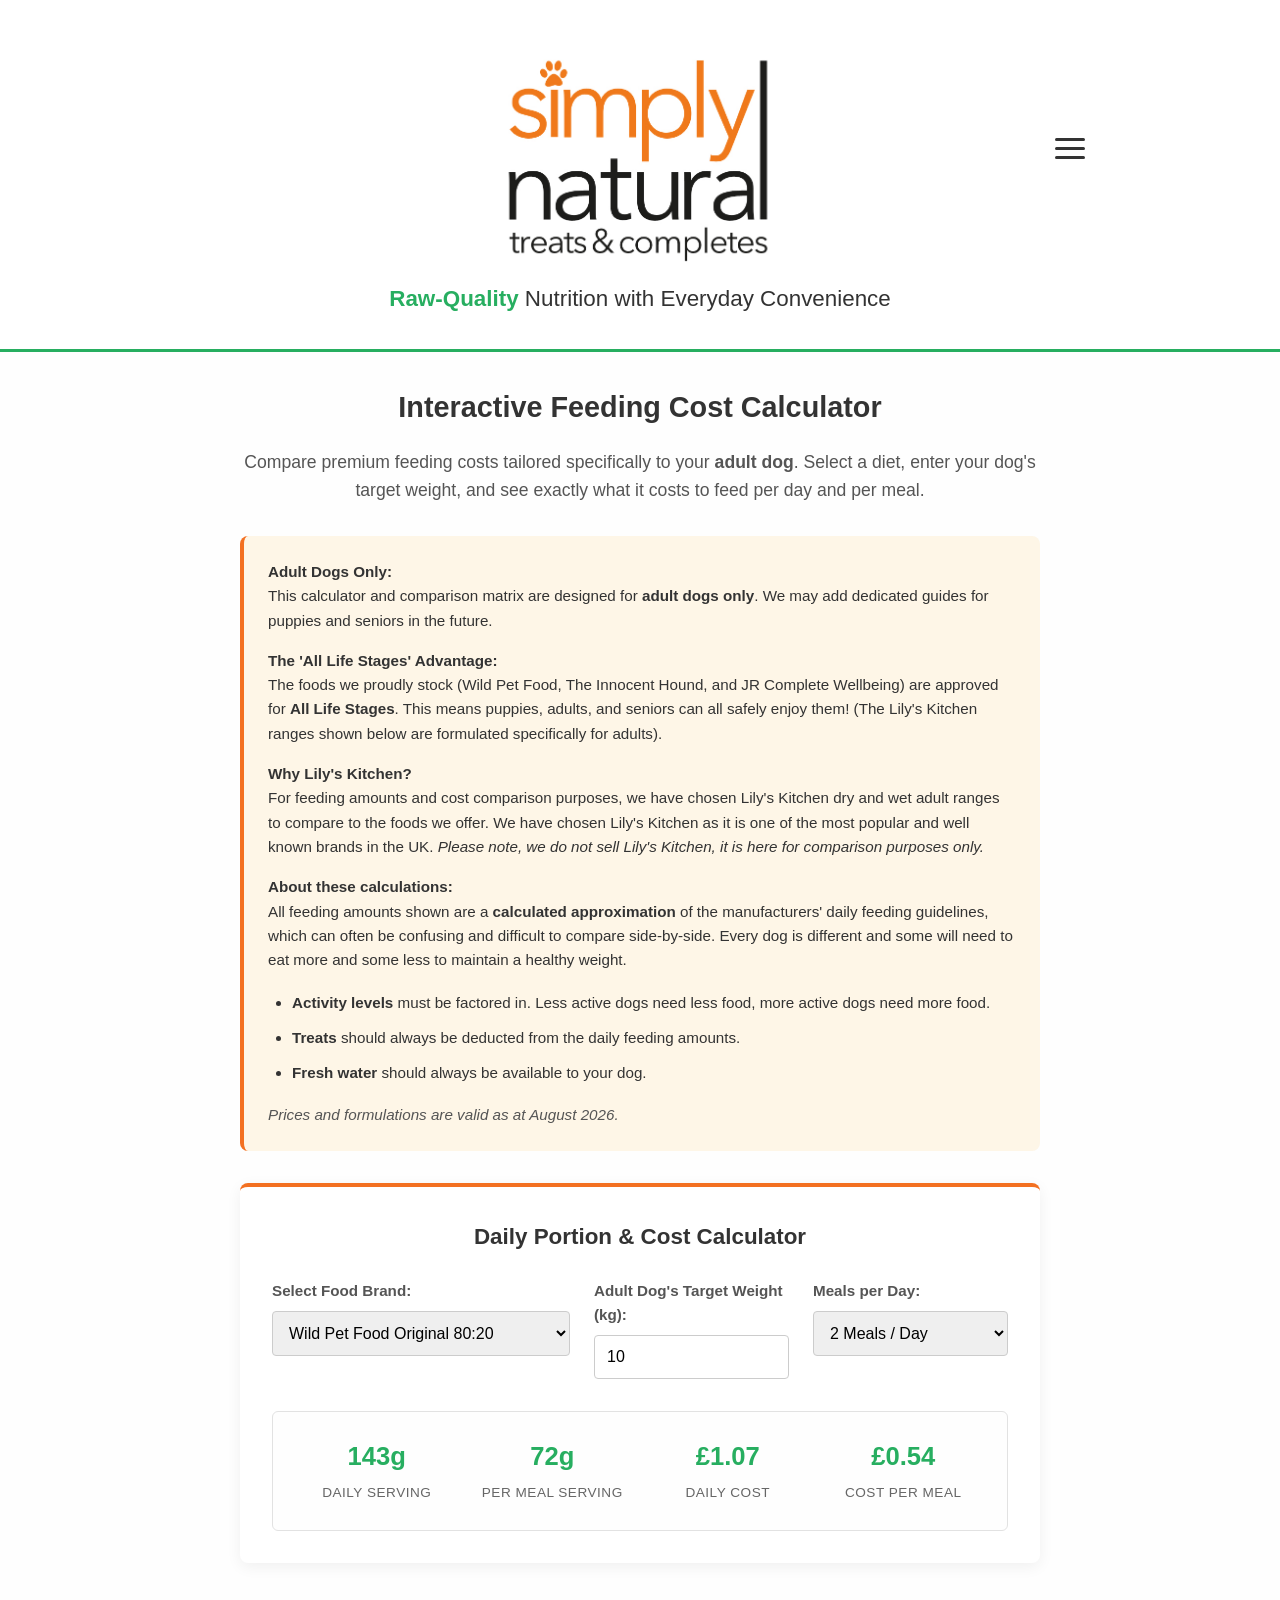
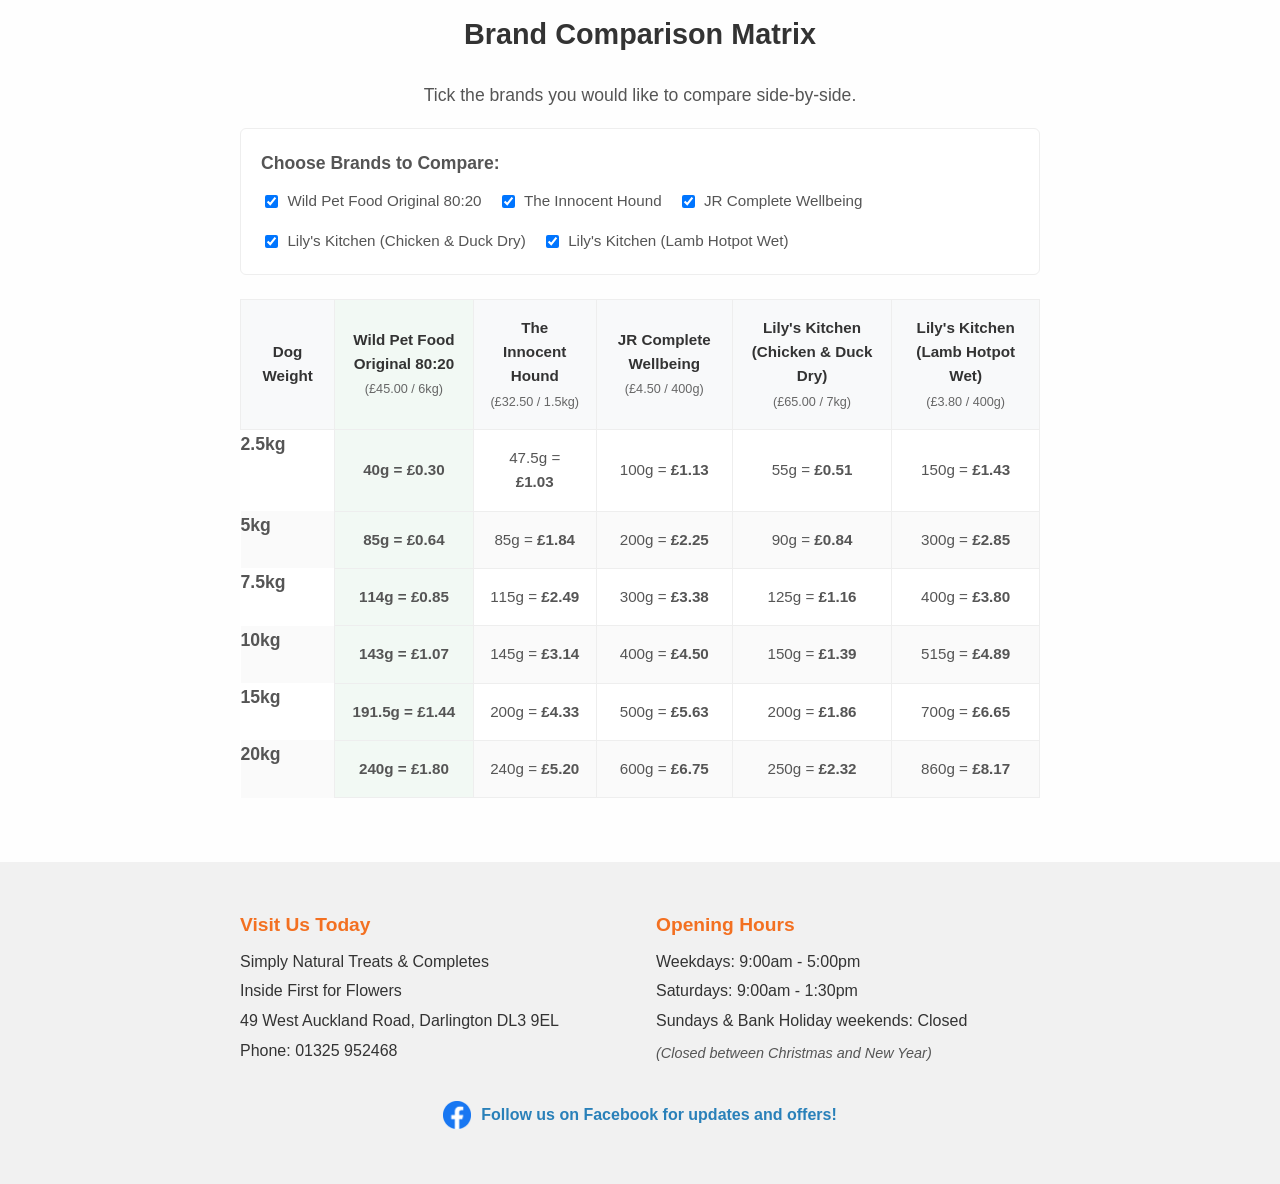
==== compare.html @ 9c0c5fd7 "Wild updated compare.html" ====
<!DOCTYPE html>
<html lang="en">
<head>
    <meta charset="UTF-8">
    <meta name="viewport" content="width=device-width, initial-scale=1.0">
    <title>Dog Food Cost & Portion Calculator | Simply Natural Treats & Completes</title>
    <link rel="stylesheet" href="styles.css">
    <style>
        .calc-box {
            background-color: var(--card-bg);
            padding: 2rem;
            border-radius: 8px;
            box-shadow: 0 4px 15px rgba(0,0,0,0.06);
            margin-bottom: 3rem;
            border-top: 4px solid var(--orange);
        }
        .calc-grid {
            display: grid;
            grid-template-columns: 1fr;
            gap: 1.5rem;
            margin-bottom: 2rem;
        }
        @media (min-width: 768px) {
            .calc-grid { grid-template-columns: repeat(3, 1fr); }
        }
        .form-group {
            display: flex;
            flex-direction: column;
            gap: 0.5rem;
            text-align: left;
        }
        .form-group label {
            font-weight: bold;
            font-size: 0.95rem;
        }
        .form-group input, .form-group select {
            padding: 0.75rem;
            border: 1px solid #ccc;
            border-radius: 4px;
            font-size: 1rem;
            font-family: inherit;
        }
        .results-card {
            background-color: var(--bg-light);
            padding: 1.5rem;
            border-radius: 6px;
            border: 1px solid #e2e2e2;
            display: grid;
            grid-template-columns: repeat(auto-fit, minmax(140px, 1fr));
            gap: 1rem;
            text-align: center;
        }
        .stat-value {
            font-size: 1.6rem;
            font-weight: bold;
            color: var(--green);
            display: block;
        }
        .stat-label {
            font-size: 0.85rem;
            color: #666;
            text-transform: uppercase;
            letter-spacing: 0.5px;
        }
        .filter-section {
            background: #fff;
            padding: 1.25rem;
            border-radius: 6px;
            margin-bottom: 1.5rem;
            border: 1px solid #eee;
            text-align: left;
        }
        .filter-checkboxes {
            display: flex;
            flex-wrap: wrap;
            gap: 1rem;
            margin-top: 0.75rem;
        }
        .filter-checkboxes label {
            display: flex;
            align-items: center;
            gap: 0.4rem;
            font-size: 0.95rem;
            cursor: pointer;
        }
        .table-wrapper {
            overflow-x: auto;
            margin-top: 1rem;
        }
        table.comparison-table {
            width: 100%;
            border-collapse: collapse;
            background: white;
            box-shadow: 0 2px 8px rgba(0,0,0,0.04);
        }
        table.comparison-table th, table.comparison-table td {
            padding: 1rem;
            border: 1px solid #eee;
            text-align: center;
            font-size: 0.95rem;
        }
        table.comparison-table th {
            background-color: #f8f9fa;
            font-weight: bold;
            color: var(--charcoal);
        }
        table.comparison-table tr:nth-child(even) {
            background-color: #fafafa;
        }
        .highlight-col {
            background-color: #f2f9f4 !important;
            font-weight: bold;
        }
        
        /* Disclaimer Box Styling */
        .disclaimer-box {
            background-color: #fef6e7; 
            padding: 1.5rem; 
            border-radius: 8px; 
            margin-bottom: 2rem; 
            border-left: 4px solid var(--orange); 
            font-size: 0.95rem;
            color: var(--charcoal);
            text-align: left;
        }
        .disclaimer-box p {
            margin-top: 0;
            margin-bottom: 1rem;
        }
        .disclaimer-box ul {
            margin-top: 0;
            margin-bottom: 1rem;
            padding-left: 1.5rem;
        }
        .disclaimer-box li {
            margin-bottom: 0.5rem;
        }
    </style>
</head>
<body>

<header>
    <div class="header-container">
        <div class="header-spacer"></div>
        <a href="index.html">
            <img src="SimplyNaturalLogo.png" alt="Simply Natural Treats & Completes Logo" class="header-logo">
        </a>
        <nav class="main-nav">
            <input type="checkbox" id="menu-toggle" class="menu-toggle">
            <label for="menu-toggle" class="menu-button">
                <span></span>
                <span></span>
                <span></span>
            </label>
            <ul class="menu-links">
                <li><a href="index.html">Home</a></li>
                <li><a href="index.html#about">About Us</a></li>
                <li><a href="index.html#products">Our Products</a></li>
                <li><a href="compare.html">Cost Calculator</a></li>
                <li><a href="visit.html">Visit Us & Contact</a></li>
            </ul>
        </nav>
    </div>
    <p class="slogan"><span class="highlight">Raw-Quality</span> Nutrition with Everyday Convenience</p>
</header>

<div class="container">
    <div class="manifesto-section">
        <h2 style="margin-bottom: 1rem;">Interactive Feeding Cost Calculator</h2>
        <p style="text-align: center; margin-bottom: 2rem;">Compare premium feeding costs tailored specifically to your <strong>adult dog</strong>. Select a diet, enter your dog's target weight, and see exactly what it costs to feed per day and per meal.</p>
        
        <!-- --- DISCLAIMER & CONTEXT BOX --- -->
        <div class="disclaimer-box">
            <p><strong>Adult Dogs Only:</strong><br>
            This calculator and comparison matrix are designed for <strong>adult dogs only</strong>. We may add dedicated guides for puppies and seniors in the future.</p>

            <p><strong>The 'All Life Stages' Advantage:</strong><br>
            The foods we proudly stock (Wild Pet Food, The Innocent Hound, and JR Complete Wellbeing) are approved for <strong>All Life Stages</strong>. This means puppies, adults, and seniors can all safely enjoy them! (The Lily's Kitchen ranges shown below are formulated specifically for adults).</p>

            <p><strong>Why Lily's Kitchen?</strong><br>
            For feeding amounts and cost comparison purposes, we have chosen Lily's Kitchen dry and wet adult ranges to compare to the foods we offer. We have chosen Lily's Kitchen as it is one of the most popular and well known brands in the UK. <em>Please note, we do not sell Lily's Kitchen, it is here for comparison purposes only.</em></p>
            
            <p><strong>About these calculations:</strong><br>
            All feeding amounts shown are a <strong>calculated approximation</strong> of the manufacturers' daily feeding guidelines, which can often be confusing and difficult to compare side-by-side. Every dog is different and some will need to eat more and some less to maintain a healthy weight.</p>
            
            <ul>
                <li><strong>Activity levels</strong> must be factored in. Less active dogs need less food, more active dogs need more food.</li>
                <li><strong>Treats</strong> should always be deducted from the daily feeding amounts.</li>
                <li><strong>Fresh water</strong> should always be available to your dog.</li>
            </ul>
            
            <p style="margin-bottom: 0; font-style: italic; color: #555;">Prices and formulations are valid as at <span id="price-date-display"></span>.</p>
        </div>

        <!-- --- 1. PERSONALISED CALCULATOR --- -->
        <div class="calc-box">
            <h3 style="margin-top:0; margin-bottom: 1.5rem; text-align:center;">Daily Portion & Cost Calculator</h3>
            <div class="calc-grid">
                <div class="form-group">
                    <label for="calc-brand">Select Food Brand:</label>
                    <select id="calc-brand" onchange="calculatePortion()"></select>
                </div>
                <div class="form-group">
                    <label for="calc-weight">Adult Dog's Target Weight (kg):</label>
                    <input type="number" id="calc-weight" value="10" min="1" max="50" step="0.5" oninput="calculatePortion()">
                </div>
                <div class="form-group">
                    <label for="calc-meals">Meals per Day:</label>
                    <select id="calc-meals" onchange="calculatePortion()">
                        <option value="1">1 Meal / Day</option>
                        <option value="2" selected>2 Meals / Day</option>
                        <option value="3">3 Meals / Day</option>
                    </select>
                </div>
            </div>

            <div class="results-card">
                <div>
                    <span class="stat-value" id="res-daily-grams">0g</span>
                    <span class="stat-label">Daily Serving</span>
                </div>
                <div>
                    <span class="stat-value" id="res-meal-grams">0g</span>
                    <span class="stat-label">Per Meal Serving</span>
                </div>
                <div>
                    <span class="stat-value" id="res-daily-cost">£0.00</span>
                    <span class="stat-label">Daily Cost</span>
                </div>
                <div>
                    <span class="stat-value" id="res-meal-cost">£0.00</span>
                    <span class="stat-label">Cost Per Meal</span>
                </div>
            </div>
        </div>

        <!-- --- 2. SIDE-BY-SIDE COMPARISON TABLE --- -->
        <h2>Brand Comparison Matrix</h2>
        <p style="text-align: center;">Tick the brands you would like to compare side-by-side.</p>

        <div class="filter-section">
            <strong>Choose Brands to Compare:</strong>
            <div class="filter-checkboxes" id="brand-filters"></div>
        </div>

        <div class="table-wrapper">
            <table class="comparison-table" id="comparison-table">
                <thead>
                    <tr id="table-head"></tr>
                </thead>
                <tbody id="table-body"></tbody>
            </table>
        </div>
    </div>
</div>

<footer>
    <div class="footer-columns">
        <div class="footer-section">
            <strong>Visit Us Today</strong>
            <p>Simply Natural Treats & Completes</p>
            <p>Inside First for Flowers</p>
            <p>49 West Auckland Road, Darlington DL3 9EL</p>
            <p>Phone: 01325 952468</p>
        </div>
        <div class="footer-section">
            <strong>Opening Hours</strong>
            <p>Weekdays: 9:00am - 5:00pm</p>
            <p>Saturdays: 9:00am - 1:30pm</p>
            <p>Sundays & Bank Holiday weekends: Closed</p>
            <p class="holiday-notice">(Closed between Christmas and New Year)</p>
        </div>
    </div>
    <div class="fb-link-container">
        <a href="https://www.facebook.com/simplynaturaltreats" class="fb-link">
            <img src="Facebook-logo-blue-large-size-PNG.png" alt="Facebook Logo" class="fb-logo">
            Follow us on Facebook for updates and offers!
        </a>
    </div>
</footer>

<script>
// =================================================================
// MASTER DATA CONFIGURATION
// Update prices, bag sizes, or feeding rates here centrally!
// =================================================================

// Change this date when you update the prices below
const pricingDate = "August 2026";

const brandData = [
    {
        id: "wild",
        name: "Wild Pet Food Original 80:20",
        price: 45.00,
        packageGrams: 6000,
        isOurBrand: true,
        // Weight (kg) : Daily Grams
        rates: { 2.5: 40, 5: 85, 7.5: 114, 10: 143, 15: 191.5, 20: 240 }
    },
    {
        id: "innocent",
        name: "The Innocent Hound",
        price: 32.50,
        packageGrams: 1500,
        isOurBrand: false,
        rates: { 2.5: 47.5, 5: 85, 7.5: 115, 10: 145, 15: 200, 20: 240 }
    },
    {
        id: "jr",
        name: "JR Complete Wellbeing",
        price: 4.50,
        packageGrams: 400,
        isOurBrand: false,
        rates: { 2.5: 100, 5: 200, 7.5: 300, 10: 400, 15: 500, 20: 600 }
    },
    {
        id: "lilysDry",
        name: "Lily's Kitchen (Chicken & Duck Dry)",
        price: 65.00,
        packageGrams: 7000,
        isOurBrand: false,
        rates: { 2.5: 55, 5: 90, 7.5: 125, 10: 150, 15: 200, 20: 250 }
    },
    {
        id: "lilysWet",
        name: "Lily's Kitchen (Lamb Hotpot Wet)",
        price: 3.80,
        packageGrams: 400,
        isOurBrand: false,
        rates: { 2.5: 150, 5: 300, 7.5: 400, 10: 515, 15: 700, 20: 860 }
    }
];

const weightBrackets = [2.5, 5, 7.5, 10, 15, 20];
let activeBrands = brandData.map(b => b.id);

// --- INITIALISATION ---
function initPage() {
    // Inject the date variable into the HTML disclaimer
    document.getElementById("price-date-display").textContent = pricingDate;
    
    populateBrandDropdown();
    buildFilterCheckboxes();
    renderTable();
    calculatePortion();
}

// --- BUILD FILTER CHECKBOXES ---
function buildFilterCheckboxes() {
    const container = document.getElementById("brand-filters");
    container.innerHTML = "";
    brandData.forEach(brand => {
        const label = document.createElement("label");
        label.innerHTML = `
            <input type="checkbox" value="${brand.id}" checked onchange="toggleBrand(this)">
            ${brand.name}
        `;
        container.appendChild(label);
    });
}

function populateBrandDropdown() {
    const select = document.getElementById("calc-brand");
    select.innerHTML = "";
    brandData.forEach(brand => {
        const option = document.createElement("option");
        option.value = brand.id;
        option.textContent = brand.name;
        select.appendChild(option);
    });
}

function toggleBrand(checkbox) {
    if (checkbox.checked) {
        if (!activeBrands.includes(checkbox.value)) activeBrands.push(checkbox.value);
    } else {
        activeBrands = activeBrands.filter(id => id !== checkbox.value);
    }
    renderTable();
}

// --- RENDER DYNAMIC TABLE ---
function renderTable() {
    const headRow = document.getElementById("table-head");
    const body = document.getElementById("table-body");
    
    headRow.innerHTML = "<th>Dog Weight</th>";
    body.innerHTML = "";

    const selectedBrands = brandData.filter(b => activeBrands.includes(b.id));

    selectedBrands.forEach(brand => {
        const th = document.createElement("th");
        if (brand.isOurBrand) th.classList.add("highlight-col");
        th.innerHTML = `${brand.name}<br><small style="font-weight:normal; color:#666;">(£${brand.price.toFixed(2)} / ${brand.packageGrams >= 1000 ? (brand.packageGrams/1000)+'kg' : brand.packageGrams+'g'})</small>`;
        headRow.appendChild(th);
    });

    weightBrackets.forEach(weight => {
        const tr = document.createElement("tr");
        tr.innerHTML = `<strong>${weight}kg</strong>`;

        selectedBrands.forEach(brand => {
            const grams = brand.rates[weight] || 0;
            const costPerGram = brand.price / brand.packageGrams;
            const dailyCost = grams * costPerGram;

            const td = document.createElement("td");
            if (brand.isOurBrand) td.classList.add("highlight-col");
            td.innerHTML = `${grams}g = <strong>£${dailyCost.toFixed(2)}</strong>`;
            tr.appendChild(td);
        });

        body.appendChild(tr);
    });
}

// --- CALCULATOR LOGIC ---
function calculatePortion() {
    const brandId = document.getElementById("calc-brand").value;
    const weight = parseFloat(document.getElementById("calc-weight").value) || 0;
    const meals = parseInt(document.getElementById("calc-meals").value) || 1;

    const brand = brandData.find(b => b.id === brandId);
    if (!brand || weight <= 0) return;

    // Linear interpolation based on known weight brackets
    const grams = interpolateFeedingGrams(brand.rates, weight);
    const costPerGram = brand.price / brand.packageGrams;
    const dailyCost = grams * costPerGram;

    const mealGrams = grams / meals;
    const mealCost = dailyCost / meals;

    document.getElementById("res-daily-grams").textContent = `${Math.round(grams)}g`;
    document.getElementById("res-meal-grams").textContent = `${Math.round(mealGrams)}g`;
    document.getElementById("res-daily-cost").textContent = `£${dailyCost.toFixed(2)}`;
    document.getElementById("res-meal-cost").textContent = `£${mealCost.toFixed(2)}`;
}

// Estimate portion sizes smoothly for weights not explicitly in the main table
function interpolateFeedingGrams(rates, weight) {
    const keys = Object.keys(rates).map(Number).sort((a,b) => a - b);
    if (weight <= keys[0]) return rates[keys[0]] * (weight / keys[0]);
    if (weight >= keys[keys.length - 1]) return rates[keys[keys.length - 1]] * (weight / keys[keys.length - 1]);

    for (let i = 0; i < keys.length - 1; i++) {
        if (weight >= keys[i] && weight <= keys[i+1]) {
            const minW = keys[i], maxW = keys[i+1];
            const minG = rates[minW], maxG = rates[maxW];
            return minG + ((weight - minW) / (maxW - minW)) * (maxG - minG);
        }
    }
    return 0;
}

window.onload = initPage;
</script>
</body>
</html>
---- styles.css ----
:root {
    --charcoal: #333333; 
    --orange: #F37021;   
    --green: #27ae60;    
    --bg-light: #fefefe;
    --card-bg: #ffffff;
}

body {
    font-family: 'Helvetica Neue', Arial, sans-serif;
    line-height: 1.6;
    margin: 0;
    padding: 0;
    color: var(--charcoal);
    background-color: var(--bg-light);
}

/* --- NEW HEADER & MENU LAYOUT --- */
header {
    background-color: #ffffff; 
    color: var(--charcoal); 
    text-align: center;
    padding: 2rem 1rem;
    border-bottom: 3px solid var(--green); 
}

.header-container {
    display: flex;
    align-items: center;
    justify-content: space-between;
    max-width: 900px;
    margin: 0 auto 1rem auto;
    position: relative;
}

/* Spacer balances the flexbox so the logo stays perfectly centered */
.header-spacer { width: 35px; }

.header-logo {
    max-width: 400px; 
    height: auto;
    display: block;
    margin: 0 auto;
}

/* Hamburger Menu Button */
.menu-toggle { display: none; }
.menu-button {
    display: flex;
    flex-direction: column;
    cursor: pointer;
    gap: 6px;
    z-index: 100;
    padding: 5px;
}
.menu-button span {
    width: 30px;
    height: 3px;
    background-color: var(--charcoal);
    transition: 0.3s ease;
    border-radius: 2px;
}

/* Slide-out Menu Panel */
.menu-links {
    position: fixed;
    top: 0;
    right: -100%; /* Hidden off-screen */
    height: 100vh;
    width: 250px;
    background-color: var(--bg-light);
    box-shadow: -4px 0 15px rgba(0,0,0,0.1);
    display: flex;
    flex-direction: column;
    padding-top: 80px;
    transition: 0.4s ease-in-out;
    z-index: 99;
    margin: 0;
    list-style: none;
    padding-left: 0;
    text-align: left;
}

.menu-links li {
    border-bottom: 1px solid #f1f1f1;
}

.menu-links a {
    display: block;
    padding: 15px 25px;
    color: var(--charcoal);
    text-decoration: none;
    font-weight: bold;
    font-size: 1.1rem;
    transition: color 0.2s;
}

.menu-links a:hover {
    color: var(--orange);
}

/* Menu Animation logic */
.menu-toggle:checked ~ .menu-links { right: 0; }
.menu-toggle:checked ~ .menu-button span:nth-child(1) { transform: translateY(9px) rotate(45deg); }
.menu-toggle:checked ~ .menu-button span:nth-child(2) { opacity: 0; }
.menu-toggle:checked ~ .menu-button span:nth-child(3) { transform: translateY(-9px) rotate(-45deg); }

/* Mobile Logo Fix */
@media only screen and (max-width: 768px) {
    .header-logo { max-width: 200px; }
}

header p.slogan { margin: 0; font-size: 1.4rem; color: var(--charcoal); }
header p.slogan span.highlight { color: var(--green); font-weight: bold; }

/* --- EXISTING LAYOUT & COMPONENTS --- */
.container { max-width: 900px; margin: 2rem auto; padding: 0 1rem; }

.manifesto-section { font-size: 1.1rem; margin-bottom: 3rem; color: #555; max-width: 800px; margin-left: auto; margin-right: auto; text-align: left; }
.manifesto-section h2 { text-align: center; color: var(--charcoal); margin-bottom: 1.5rem; font-size: 1.8rem; }
.manifesto-section h3 { color: var(--charcoal); margin-top: 2rem; margin-bottom: 1rem; font-size: 1.4rem; }
.manifesto-section ul { margin-bottom: 1.5rem; line-height: 1.8; }
.manifesto-section li { margin-bottom: 0.5rem; }
.manifesto-section p { margin-bottom: 1.2rem; }

.product-grid { display: grid; grid-template-columns: 1fr; gap: 2rem; }
@media (min-width: 768px) { .product-grid { grid-template-columns: repeat(3, 1fr); } }

.card { background: var(--card-bg); padding: 2rem 1.5rem; border-radius: 8px; box-shadow: 0 4px 15px rgba(0,0,0,0.06); text-align: center; transition: transform 0.2s ease-in-out; display: flex; flex-direction: column; justify-content: space-between; }
.card:hover { transform: translateY(-5px); }
.card-logo { max-height: 80px; width: auto; margin-bottom: 1.5rem; display: block; margin-left: auto; margin-right: auto; }
.wild-logo { max-height: 120px; margin-bottom: 1rem; }
.card h3 { color: var(--charcoal); margin-top: 0; font-size: 1.3rem; margin-bottom: 0.5rem; }
.card p { font-size: 1rem; color: #666; margin-bottom: 1rem; flex-grow: 1; }
.card .highlight-text { font-weight: bold; color: var(--orange); }

footer { text-align: center; padding: 3rem 1rem; background-color: #f1f1f1; margin-top: 4rem; color: var(--charcoal); }
footer p { margin: 0.25rem 0; }
footer strong { color: var(--orange); font-size: 1.2rem; display: block; margin-bottom: 0.5rem; }
.footer-columns { display: flex; flex-direction: column; gap: 2rem; max-width: 800px; margin: 0 auto; }
@media (min-width: 600px) { .footer-columns { flex-direction: row; justify-content: space-around; text-align: left; } }
.footer-section { flex: 1; }
.fb-link-container { margin-top: 2rem; text-align: center; }
footer a.fb-link { color: #2980b9; text-decoration: none; font-weight: bold; display: inline-flex; align-items: center; justify-content: center; gap: 10px; }
.fb-logo { height: 28px; width: auto; }
.holiday-notice { font-size: 0.9rem; font-style: italic; color: #555; margin-top: 0.5rem; }
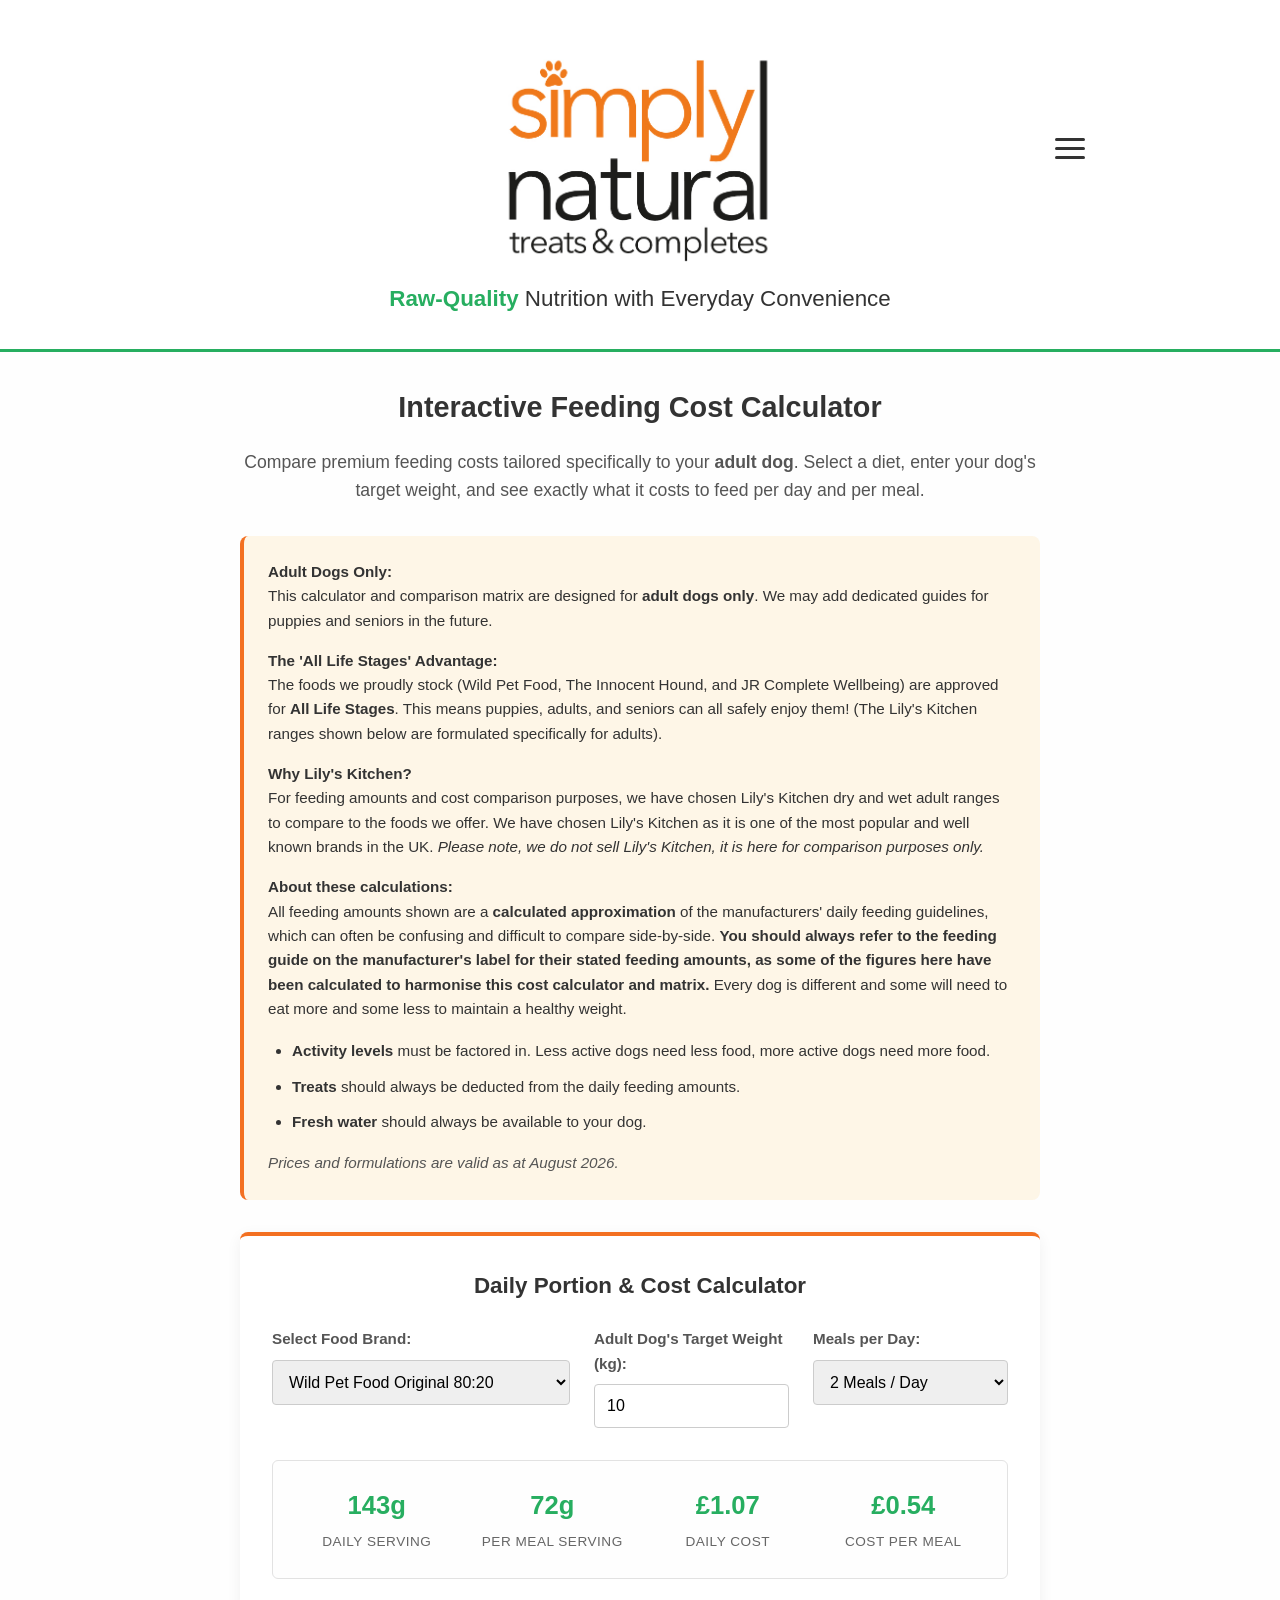
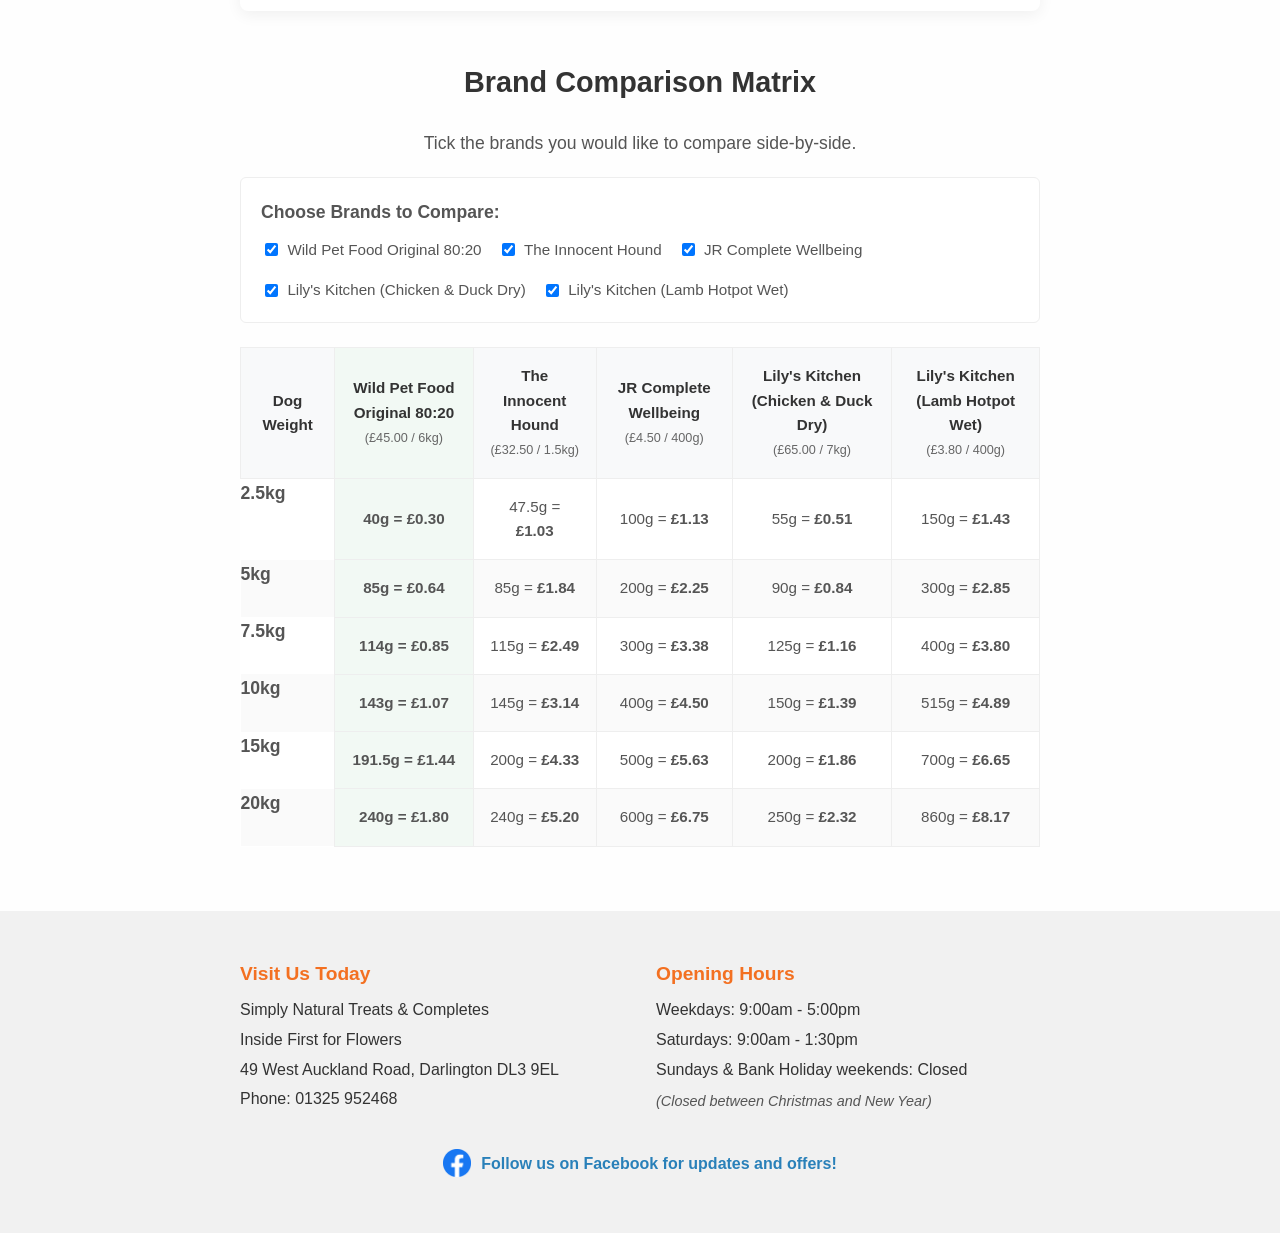
==== commit 5559965a: "Harmonisation update compare.html" ====
--- a/compare.html
+++ b/compare.html
@@ -181,7 +181,7 @@
             For feeding amounts and cost comparison purposes, we have chosen Lily's Kitchen dry and wet adult ranges to compare to the foods we offer. We have chosen Lily's Kitchen as it is one of the most popular and well known brands in the UK. <em>Please note, we do not sell Lily's Kitchen, it is here for comparison purposes only.</em></p>
             
             <p><strong>About these calculations:</strong><br>
-            All feeding amounts shown are a <strong>calculated approximation</strong> of the manufacturers' daily feeding guidelines, which can often be confusing and difficult to compare side-by-side. Every dog is different and some will need to eat more and some less to maintain a healthy weight.</p>
+            All feeding amounts shown are a <strong>calculated approximation</strong> of the manufacturers' daily feeding guidelines, which can often be confusing and difficult to compare side-by-side. <strong>You should always refer to the feeding guide on the manufacturer's label for their stated feeding amounts, as some of the figures here have been calculated to harmonise this cost calculator and matrix.</strong> Every dog is different and some will need to eat more and some less to maintain a healthy weight.</p>
             
             <ul>
                 <li><strong>Activity levels</strong> must be factored in. Less active dogs need less food, more active dogs need more food.</li>
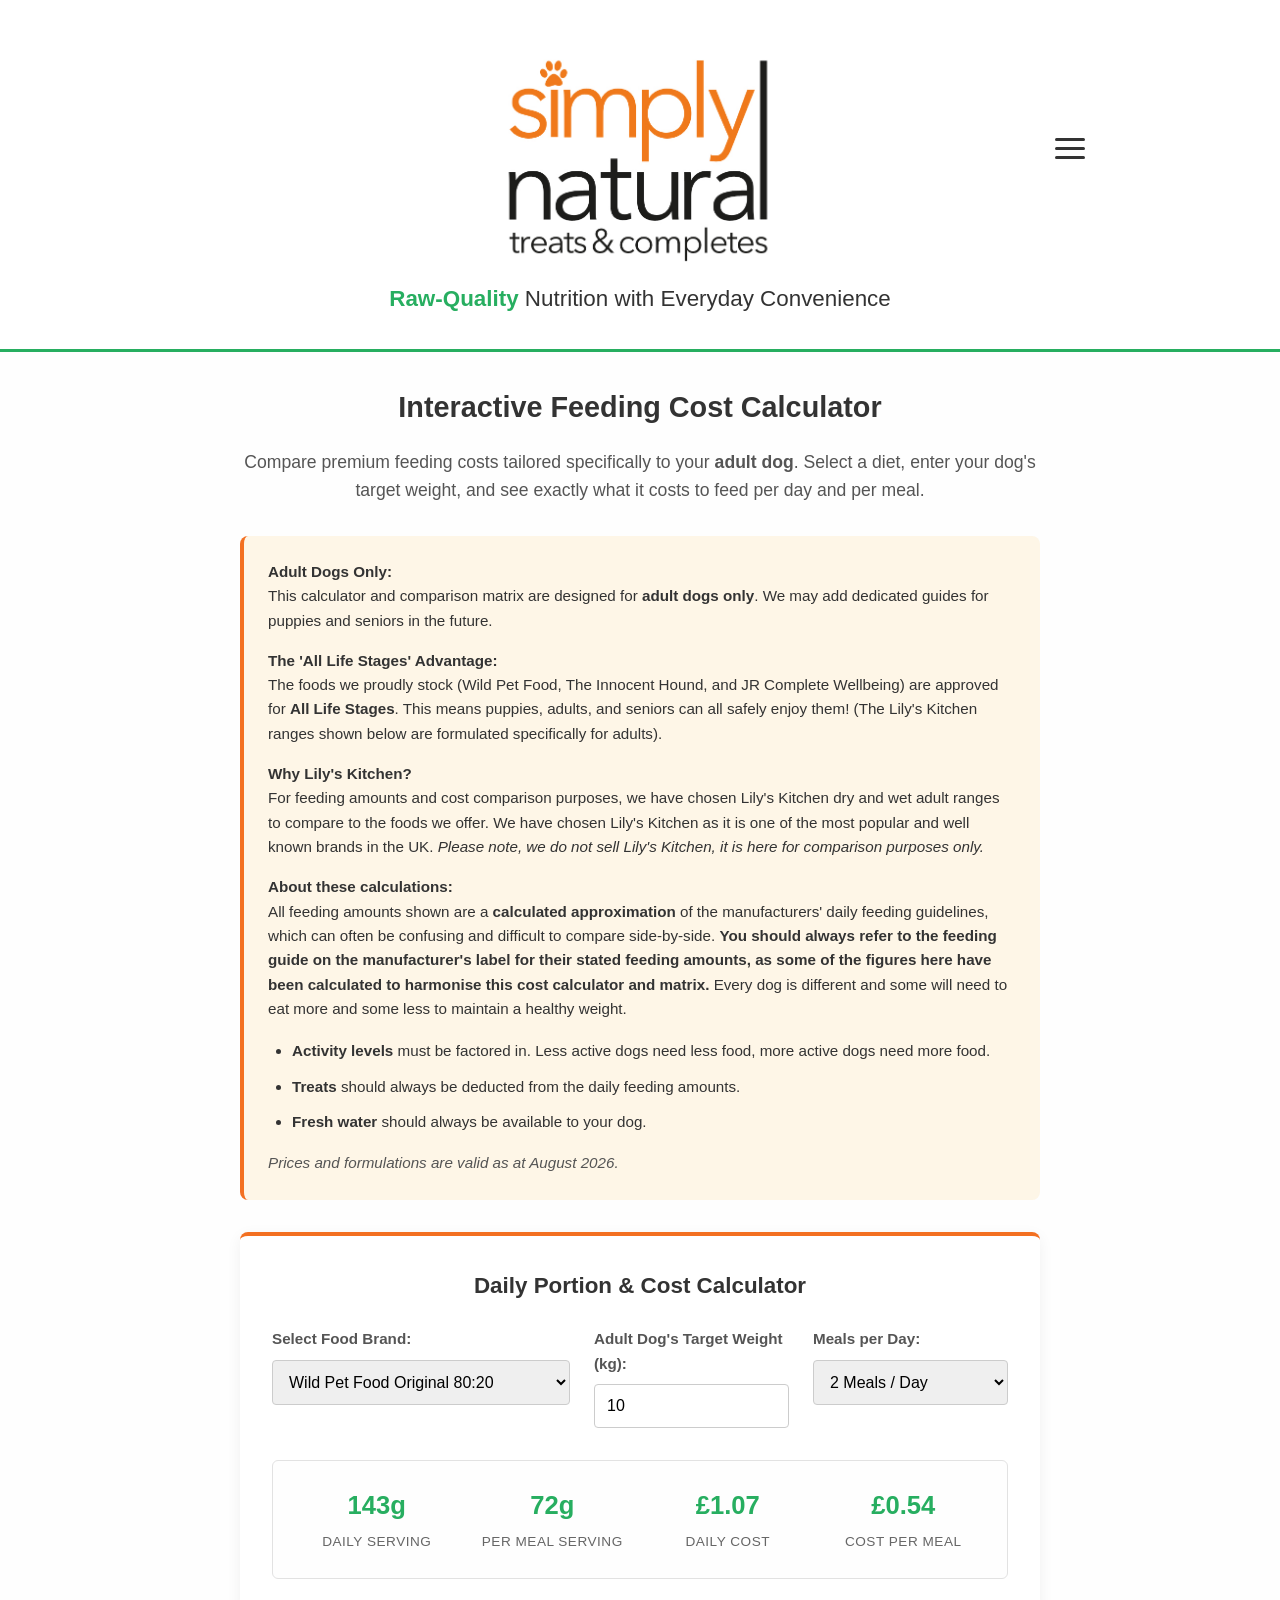
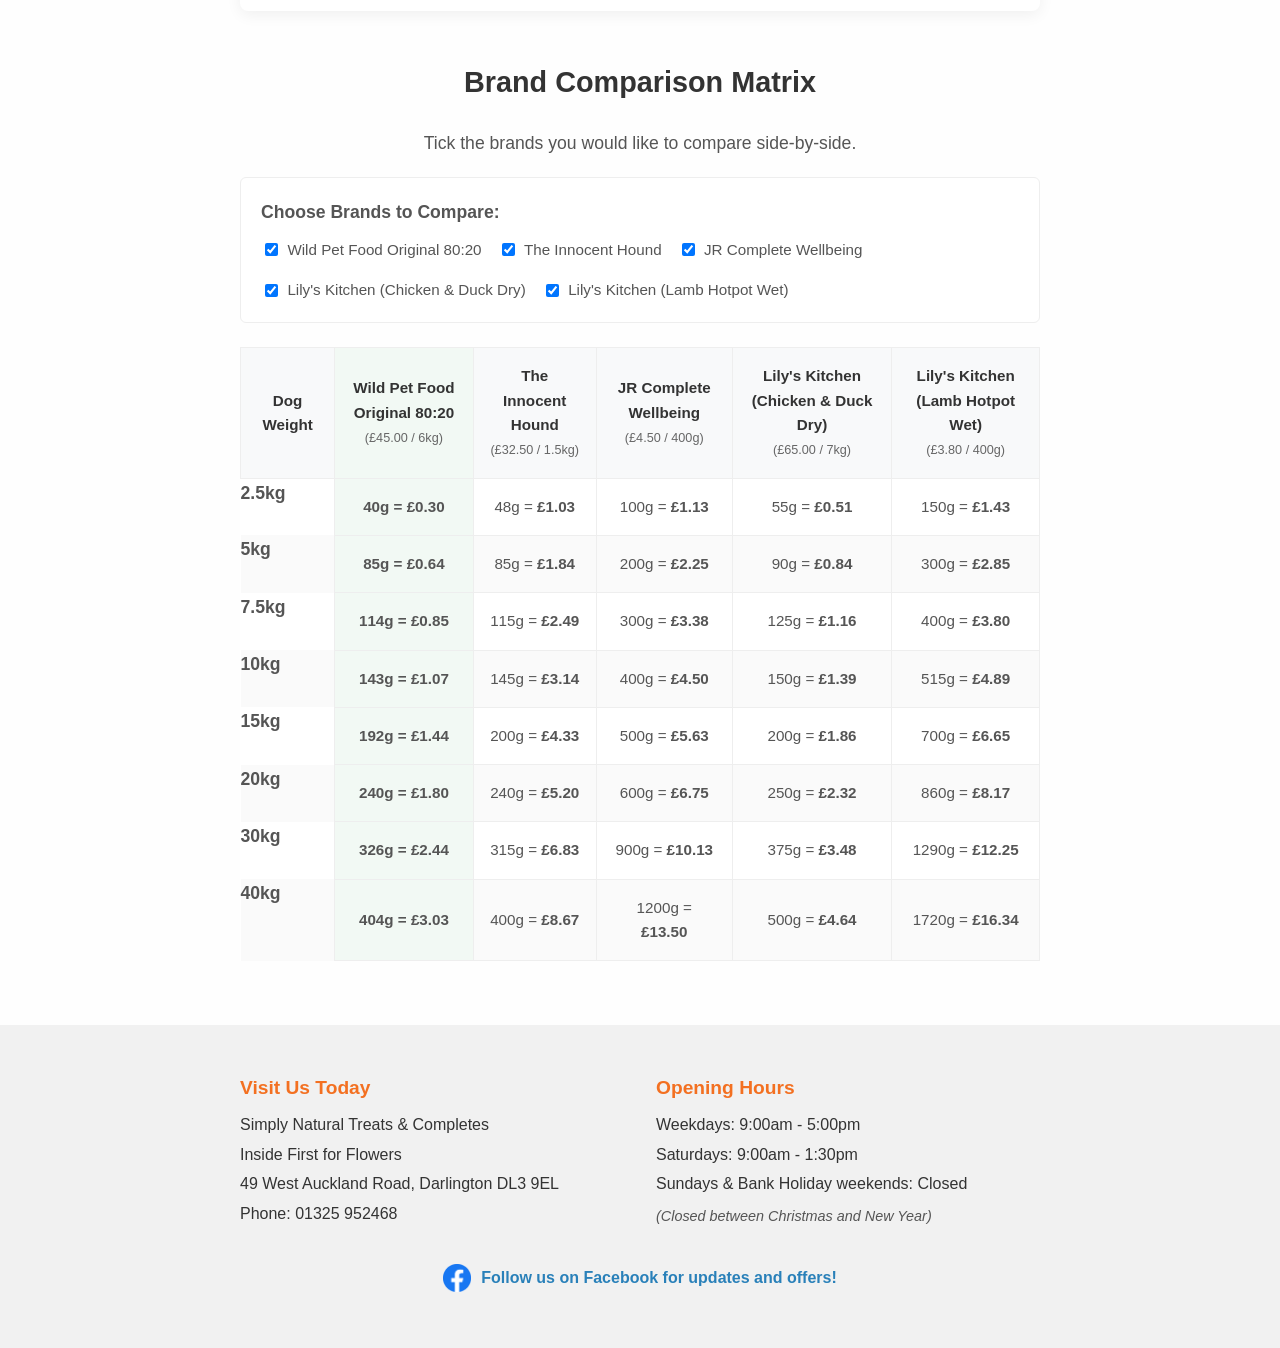
==== commit 0e9efa84: "Wild and TIH update compare.html" ====
--- a/compare.html
+++ b/compare.html
@@ -202,7 +202,7 @@
                 </div>
                 <div class="form-group">
                     <label for="calc-weight">Adult Dog's Target Weight (kg):</label>
-                    <input type="number" id="calc-weight" value="10" min="1" max="50" step="0.5" oninput="calculatePortion()">
+                    <input type="number" id="calc-weight" value="10" min="1" max="80" step="0.5" oninput="calculatePortion()">
                 </div>
                 <div class="form-group">
                     <label for="calc-meals">Meals per Day:</label>
@@ -296,7 +296,7 @@
         packageGrams: 6000,
         isOurBrand: true,
         // Weight (kg) : Daily Grams
-        rates: { 2.5: 40, 5: 85, 7.5: 114, 10: 143, 15: 191.5, 20: 240 }
+        rates: { 2.5: 40, 5: 85, 7.5: 114, 10: 143, 15: 191.5, 20: 240, 30: 326, 40: 404, 45: 442 }
     },
     {
         id: "innocent",
@@ -304,7 +304,7 @@
         price: 32.50,
         packageGrams: 1500,
         isOurBrand: false,
-        rates: { 2.5: 47.5, 5: 85, 7.5: 115, 10: 145, 15: 200, 20: 240 }
+        rates: { 2.5: 47.5, 5: 85, 7.5: 115, 10: 145, 15: 200, 20: 240, 30: 315, 40: 400, 45: 450 }
     },
     {
         id: "jr",
@@ -332,7 +332,8 @@
     }
 ];
 
-const weightBrackets = [2.5, 5, 7.5, 10, 15, 20];
+// Added 30 and 40 to display in the visible table
+const weightBrackets = [2.5, 5, 7.5, 10, 15, 20, 30, 40];
 let activeBrands = brandData.map(b => b.id);
 
 // --- INITIALISATION ---
@@ -403,12 +404,16 @@
 
         selectedBrands.forEach(brand => {
             const grams = brand.rates[weight] || 0;
+            
+            // If the exact weight isn't predefined for a brand (e.g., JR at 30kg), the table interpolates it smoothly!
+            const finalGrams = grams ? grams : interpolateFeedingGrams(brand.rates, weight);
+            
             const costPerGram = brand.price / brand.packageGrams;
-            const dailyCost = grams * costPerGram;
+            const dailyCost = finalGrams * costPerGram;
 
             const td = document.createElement("td");
             if (brand.isOurBrand) td.classList.add("highlight-col");
-            td.innerHTML = `${grams}g = <strong>£${dailyCost.toFixed(2)}</strong>`;
+            td.innerHTML = `${Math.round(finalGrams)}g = <strong>£${dailyCost.toFixed(2)}</strong>`;
             tr.appendChild(td);
         });
 
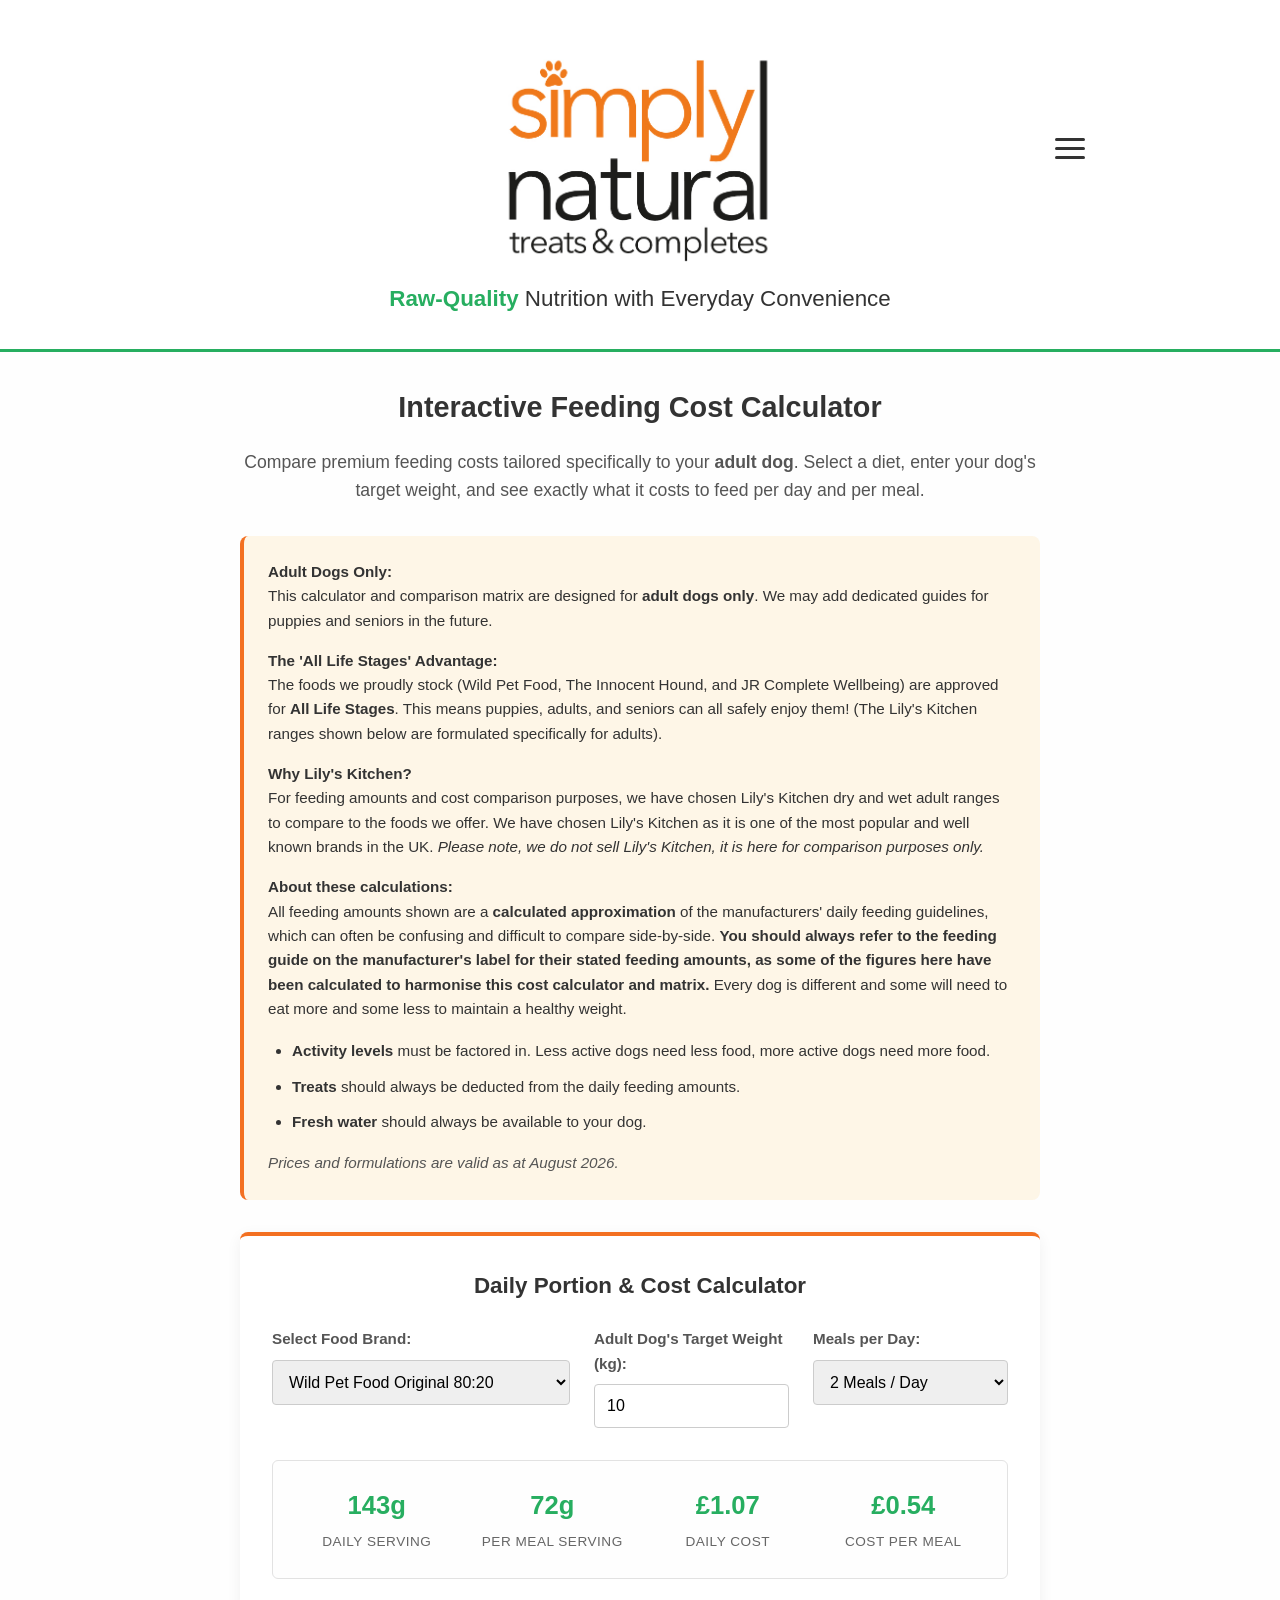
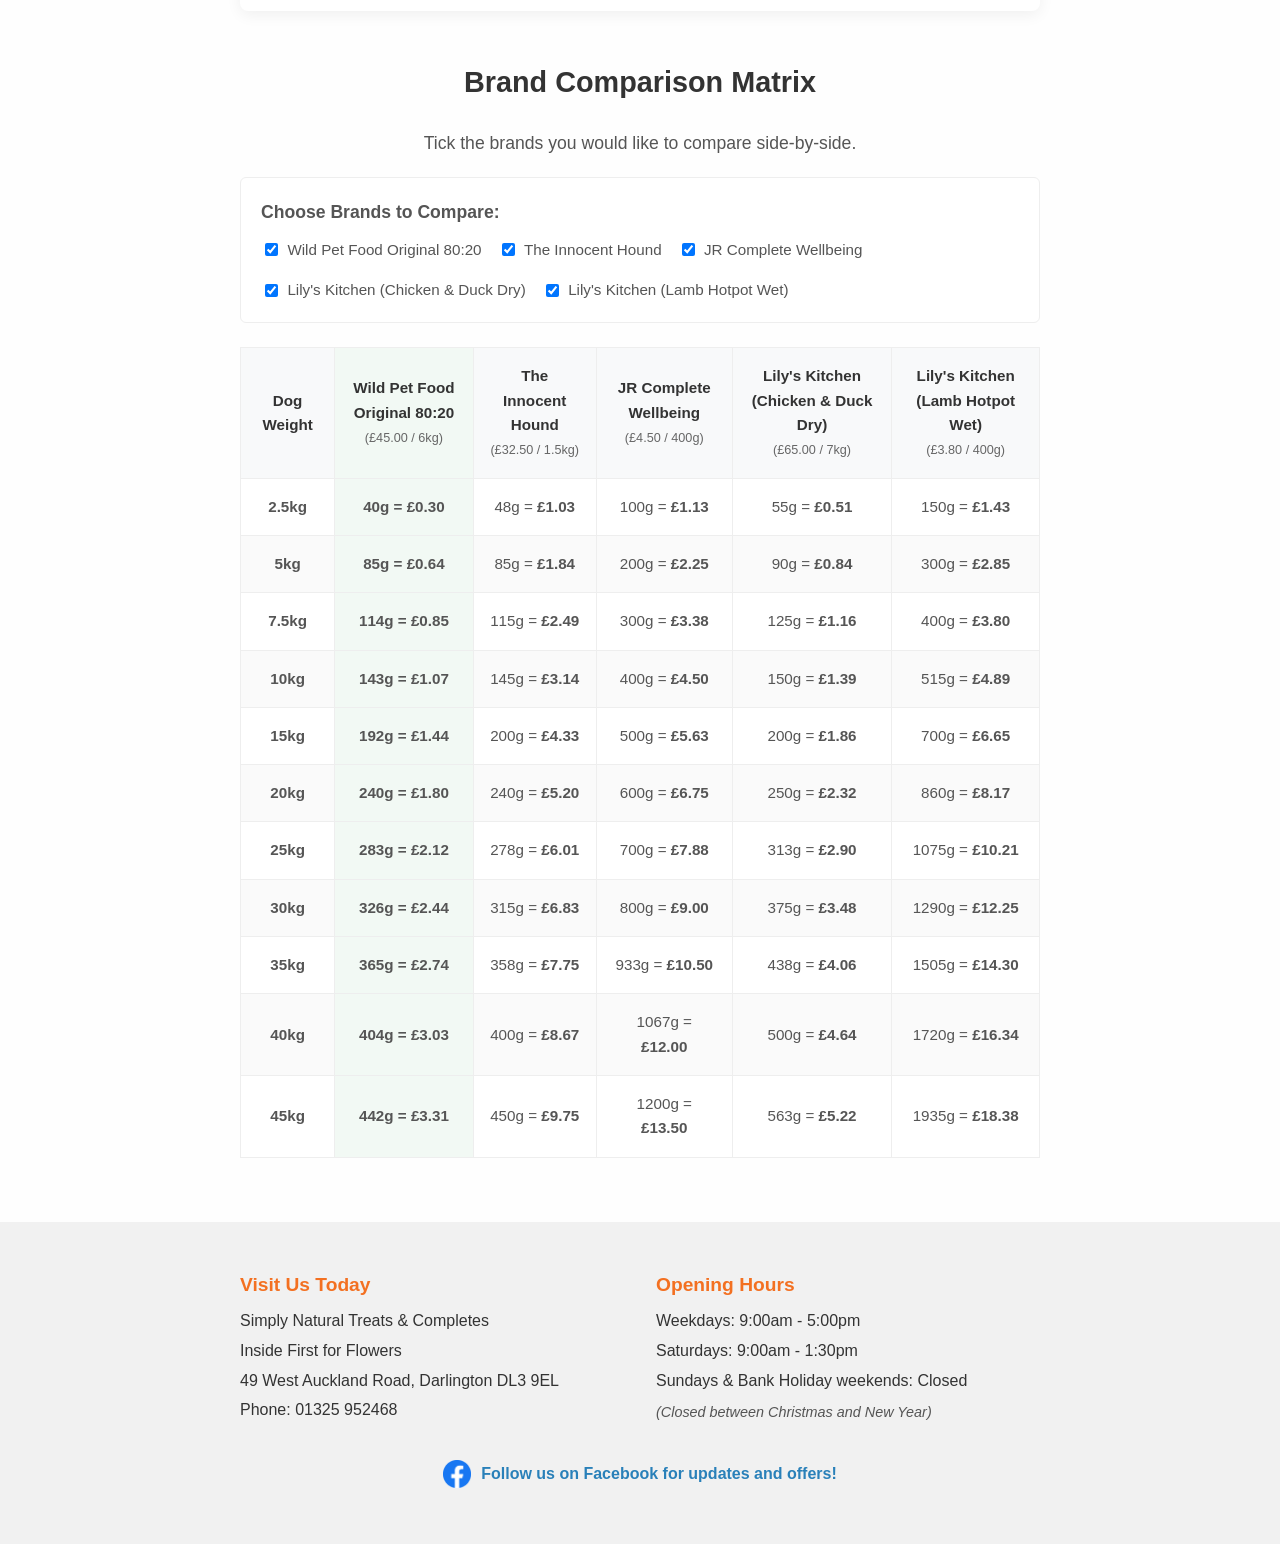
==== commit d6b938b5: "JR added and tweaks update compare.html Added max 45kg cap and set table alignment. Also added 25kg," ====
--- a/compare.html
+++ b/compare.html
@@ -97,6 +97,7 @@
             padding: 1rem;
             border: 1px solid #eee;
             text-align: center;
+            vertical-align: middle;
             font-size: 0.95rem;
         }
         table.comparison-table th {
@@ -202,7 +203,7 @@
                 </div>
                 <div class="form-group">
                     <label for="calc-weight">Adult Dog's Target Weight (kg):</label>
-                    <input type="number" id="calc-weight" value="10" min="1" max="80" step="0.5" oninput="calculatePortion()">
+                    <input type="number" id="calc-weight" value="10" min="1" max="45" step="0.5" oninput="calculatePortion()">
                 </div>
                 <div class="form-group">
                     <label for="calc-meals">Meals per Day:</label>
@@ -312,7 +313,7 @@
         price: 4.50,
         packageGrams: 400,
         isOurBrand: false,
-        rates: { 2.5: 100, 5: 200, 7.5: 300, 10: 400, 15: 500, 20: 600 }
+        rates: { 5: 200, 10: 400, 20: 600, 30: 800 }
     },
     {
         id: "lilysDry",
@@ -332,13 +333,12 @@
     }
 ];
 
-// Added 30 and 40 to display in the visible table
-const weightBrackets = [2.5, 5, 7.5, 10, 15, 20, 30, 40];
+// Display brackets for the visible table (now includes 25, 35, and 45)
+const weightBrackets = [2.5, 5, 7.5, 10, 15, 20, 25, 30, 35, 40, 45];
 let activeBrands = brandData.map(b => b.id);
 
 // --- INITIALISATION ---
 function initPage() {
-    // Inject the date variable into the HTML disclaimer
     document.getElementById("price-date-display").textContent = pricingDate;
     
     populateBrandDropdown();
@@ -400,12 +400,16 @@
 
     weightBrackets.forEach(weight => {
         const tr = document.createElement("tr");
-        tr.innerHTML = `<strong>${weight}kg</strong>`;
+        
+        // This wraps the text in a proper table data cell, forcing the alignment to match!
+        const tdWeight = document.createElement("td");
+        tdWeight.innerHTML = `<strong>${weight}kg</strong>`;
+        tr.appendChild(tdWeight);
 
         selectedBrands.forEach(brand => {
             const grams = brand.rates[weight] || 0;
             
-            // If the exact weight isn't predefined for a brand (e.g., JR at 30kg), the table interpolates it smoothly!
+            // If the exact weight isn't predefined for a brand, the table interpolates it smoothly!
             const finalGrams = grams ? grams : interpolateFeedingGrams(brand.rates, weight);
             
             const costPerGram = brand.price / brand.packageGrams;
@@ -424,7 +428,14 @@
 // --- CALCULATOR LOGIC ---
 function calculatePortion() {
     const brandId = document.getElementById("calc-brand").value;
-    const weight = parseFloat(document.getElementById("calc-weight").value) || 0;
+    let weight = parseFloat(document.getElementById("calc-weight").value) || 0;
+    
+    // Hard cap the input visually and mathematically to 45kg
+    if (weight > 45) {
+        weight = 45;
+        document.getElementById("calc-weight").value = 45;
+    }
+    
     const meals = parseInt(document.getElementById("calc-meals").value) || 1;
 
     const brand = brandData.find(b => b.id === brandId);
@@ -447,9 +458,14 @@
 // Estimate portion sizes smoothly for weights not explicitly in the main table
 function interpolateFeedingGrams(rates, weight) {
     const keys = Object.keys(rates).map(Number).sort((a,b) => a - b);
+    
+    // Scale downwards if below lowest recorded weight
     if (weight <= keys[0]) return rates[keys[0]] * (weight / keys[0]);
+    
+    // Scale upwards if above highest recorded weight
     if (weight >= keys[keys.length - 1]) return rates[keys[keys.length - 1]] * (weight / keys[keys.length - 1]);
 
+    // Interpolate between two known weights
     for (let i = 0; i < keys.length - 1; i++) {
         if (weight >= keys[i] && weight <= keys[i+1]) {
             const minW = keys[i], maxW = keys[i+1];
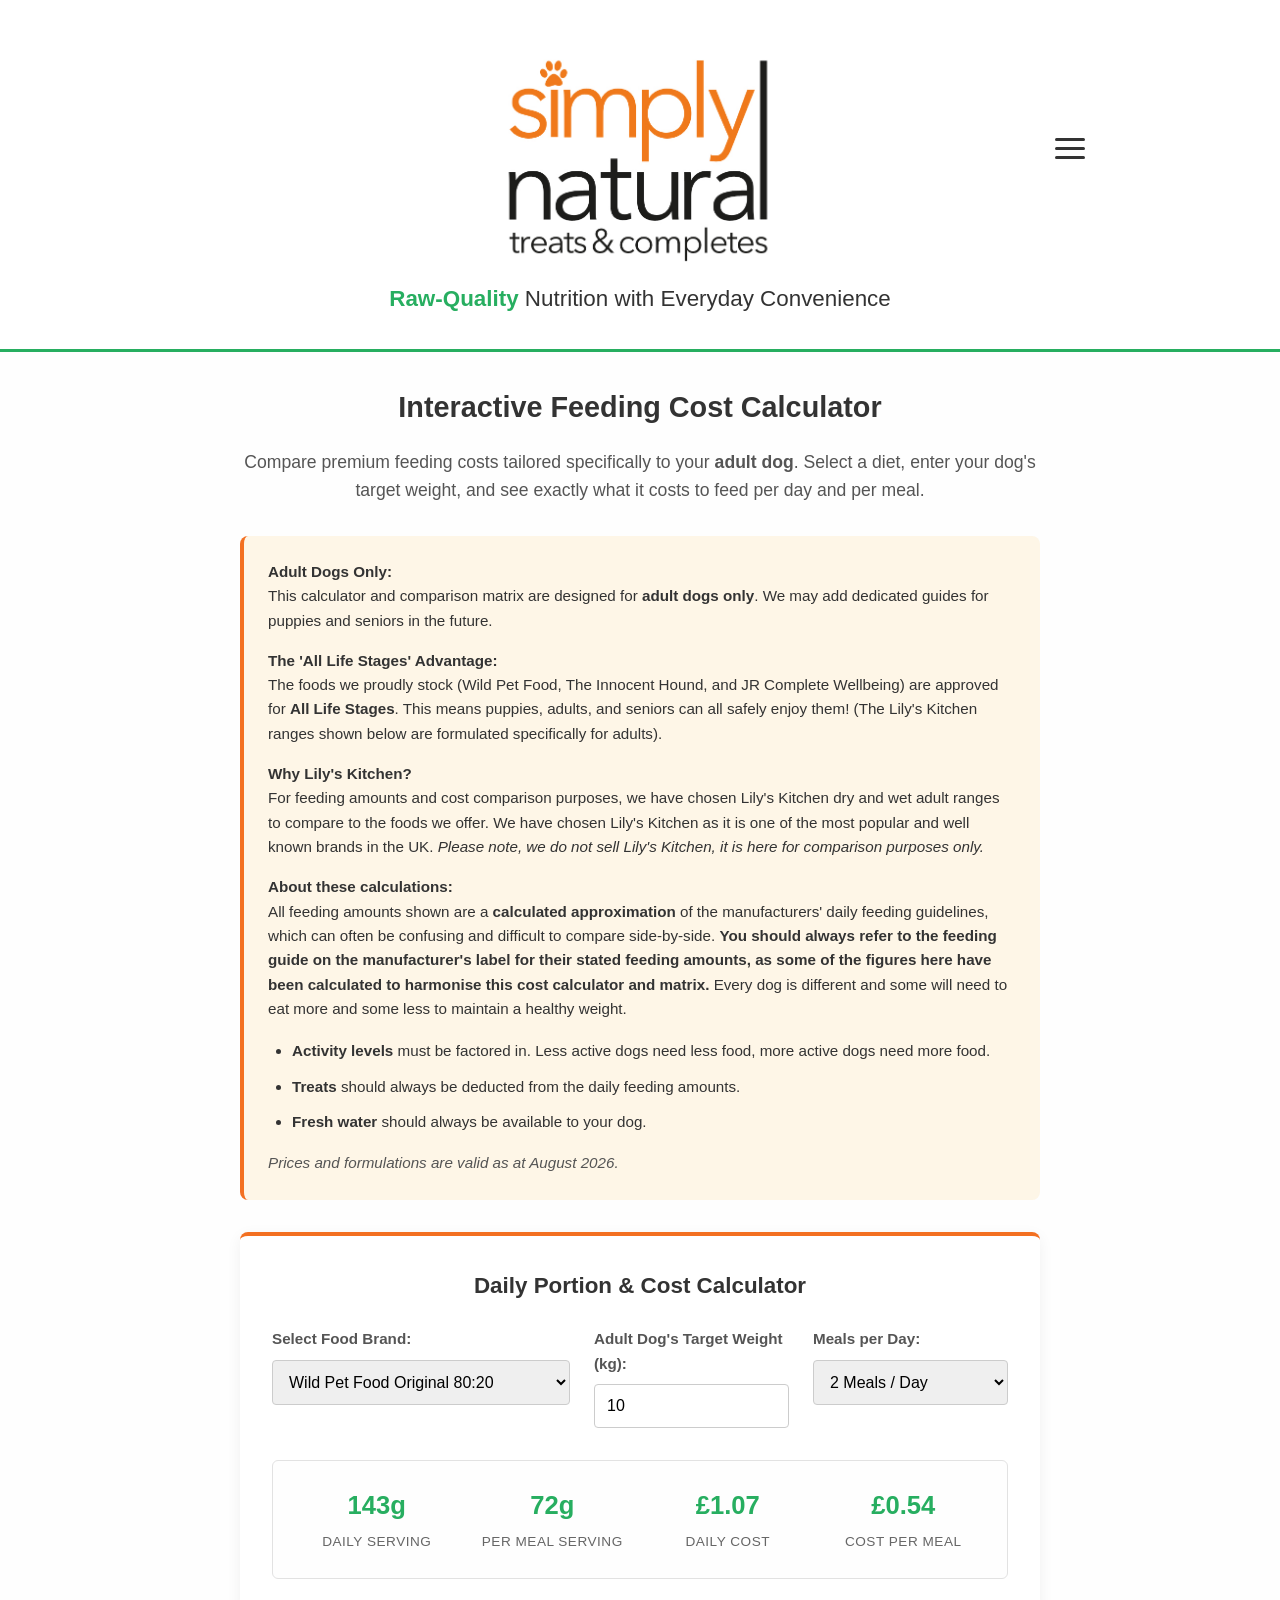
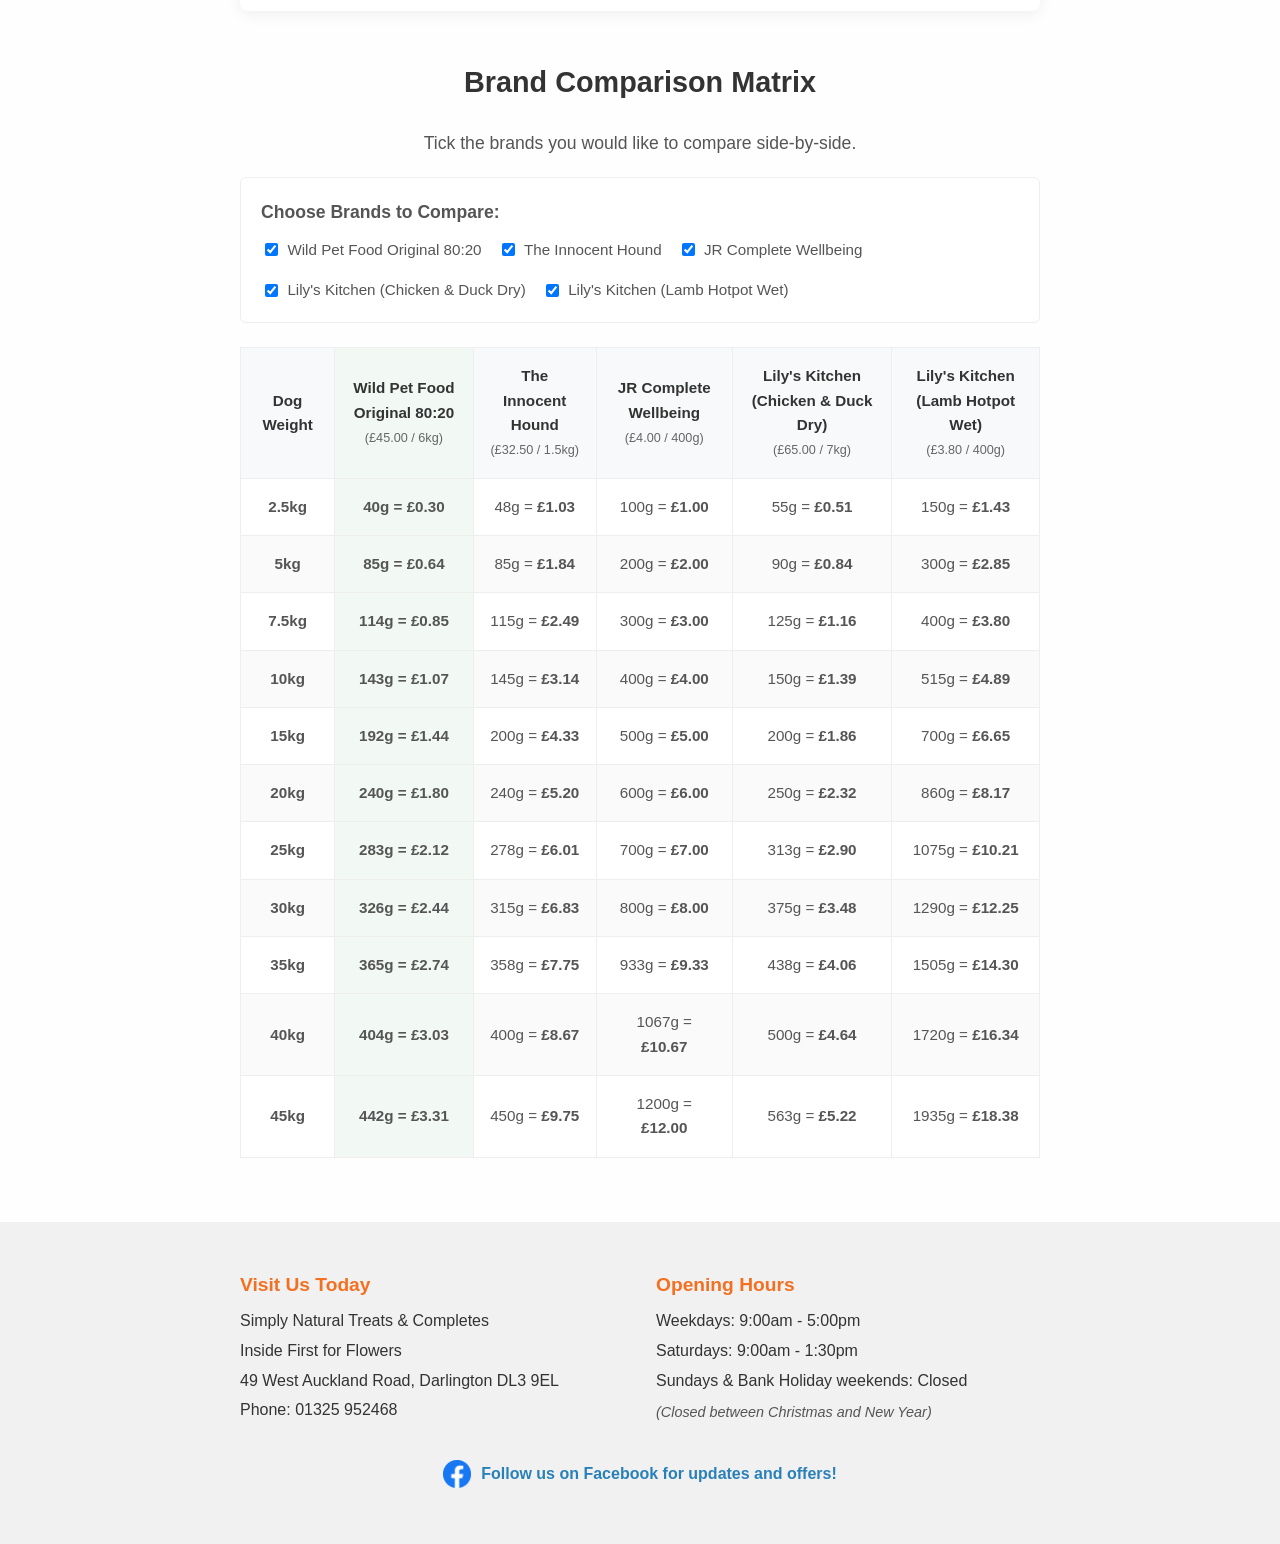
==== commit 717ad409: "price change from 4.50 to 4.00 update compare.html" ====
--- a/compare.html
+++ b/compare.html
@@ -146,18 +146,21 @@
         <a href="index.html">
             <img src="SimplyNaturalLogo.png" alt="Simply Natural Treats & Completes Logo" class="header-logo">
         </a>
-        <nav class="main-nav">
+<nav class="main-nav">
             <input type="checkbox" id="menu-toggle" class="menu-toggle">
+            
             <label for="menu-toggle" class="menu-button">
                 <span></span>
                 <span></span>
                 <span></span>
             </label>
+            
             <ul class="menu-links">
                 <li><a href="index.html">Home</a></li>
                 <li><a href="index.html#about">About Us</a></li>
                 <li><a href="index.html#products">Our Products</a></li>
                 <li><a href="compare.html">Cost Calculator</a></li>
+                <li><a href="faq.html">Q&A & Glossary</a></li>
                 <li><a href="visit.html">Visit Us & Contact</a></li>
             </ul>
         </nav>
@@ -310,7 +313,7 @@
     {
         id: "jr",
         name: "JR Complete Wellbeing",
-        price: 4.50,
+        price: 4.00,
         packageGrams: 400,
         isOurBrand: false,
         rates: { 5: 200, 10: 400, 20: 600, 30: 800 }
